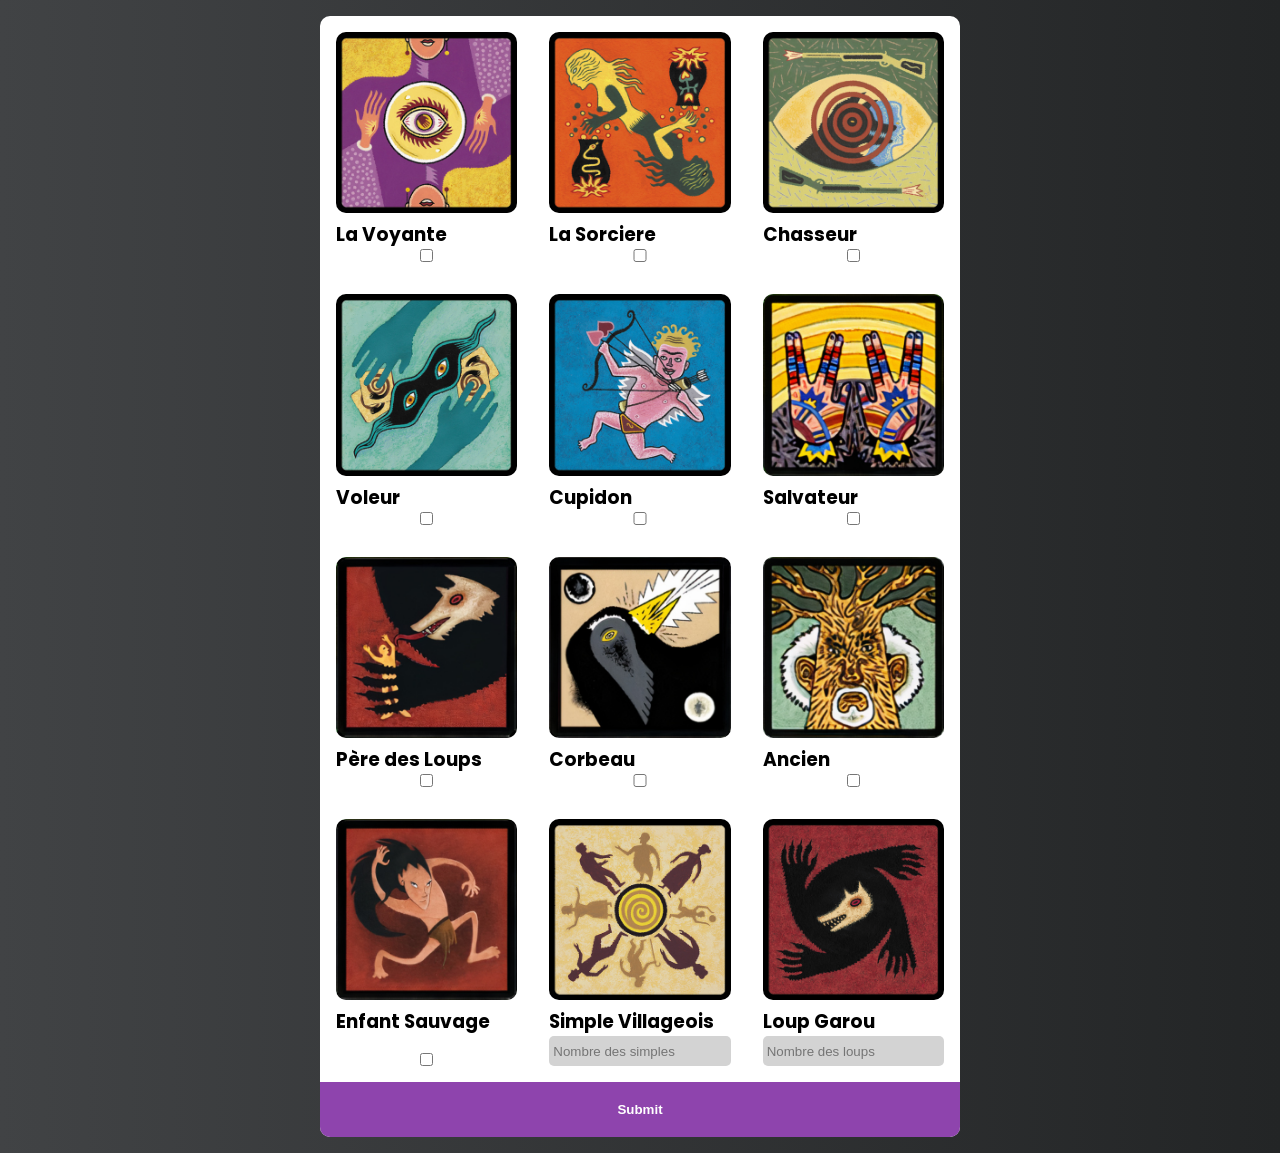
==== index.html @ 91659ef1 "huge update added roles and fixed many things" ====
<!DOCTYPE html>
<html lang="en">
  <head>
    <meta charset="UTF-8" />
    <meta http-equiv="X-UA-Compatible" content="IE=edge" />
    <meta name="viewport" content="width=device-width, initial-scale=1.0" />
    <link rel="manifest" href="manifest.json" />
    <title>Document</title>
    <link rel="stylesheet" href="styles.css" />
  </head>
  <body>
    <div class="options__card">
      <div class="options__roles">
        <form>
          <div class="grid">
            <div class="role">
              <label for="3">
                <img src="assets/role3.png" alt="" />
                <h3>La Voyante</h3>
              </label>
              <input type="checkbox" name="role3" value="3" id="3" />
            </div>
            <div class="role">
              <label for="4">
                <img src="assets/role4.png" alt="" />
                <h3>La Sorciere</h3>
              </label>
              <input type="checkbox" name="role4" value="4" id="4" />
            </div>
            <div class="role">
              <label for="5">
                <img src="assets/role5.png" alt="" />
                <h3>Chasseur</h3>
              </label>
              <input type="checkbox" name="role5" value="5" id="5" />
            </div>
            <div class="role">
              <label for="6">
                <img src="assets/role6.png" alt="" />
                <h3>Voleur</h3>
              </label>
              <input type="checkbox" name="role6" value="6" id="6" />
            </div>
            <div class="role">
              <label for="7">
                <img src="assets/role7.png" alt="" />
                <h3>Cupidon</h3>
              </label>
              <input type="checkbox" name="role7" value="7" id="7" />
            </div>
            <div class="role">
              <label for="8">
                <img src="assets/role8.png" alt="" />
                <h3>Salvateur</h3>
              </label>
              <input type="checkbox" name="role8" value="8" id="8" />
            </div>
            <div class="role">
              <label for="9">
                <img src="assets/role9.png" alt="" />
                <h3>Père des Loups</h3>
              </label>
              <input type="checkbox" name="role9" value="9" id="9" />
            </div>
            <div class="role">
              <label for="10">
                <img src="assets/role10.png" alt="" />
                <h3>Corbeau</h3>
              </label>
              <input type="checkbox" name="role10" value="10" id="10" />
            </div>
            <div class="role">
              <label for="11">
                <img src="assets/role11.png" alt="" />
                <h3>Ancien</h3>
              </label>
              <input type="checkbox" name="role11" value="11" id="11" />
            </div>
            <div class="role">
              <label for="12">
                <img src="assets/role12.png" alt="" />
                <h3>Enfant Sauvage</h3>
              </label>
              <input type="checkbox" name="role12" value="12" id="12" />
            </div>
            <div class="role">
              <label for="1">
                <img src="assets/role1.png" alt="" />
                <h3>Simple Villageois</h3>
              </label>
              <input
                type="number"
                min="1"
                autocomplete="off"
                required
                name="role1"
                id="1"
                placeholder="Nombre des simples"
                class="role-input-text"
              />
            </div>
            <div class="role">
              <label for="2">
                <img src="assets/role2.png" alt="" />
                <h3>Loup Garou</h3>
              </label>
              <input
                type="number"
                min="1"
                autocomplete="off"
                required
                name="role2"
                id="2"
                placeholder="Nombre des loups"
                class="role-input-text"
              />
            </div>
          </div>
          <input type="submit" class="btn" />
        </form>
      </div>
    </div>
    <div class="card d-none">
      <div class="card__img">
        <img src="assets/hidden.png" alt="your role is !" />
      </div>
      <div class="card__info">
        <span class="counter">Counter</span>
        <h2 class="card__info-name">Ton Rôle</h2>
        <p class="card__info-desc">une description de votre rôle</p>
      </div>
      <div class="buttons">
        <button class="role__btn">Get Role</button>
        <button class="hide__btn d-none">Hide</button>
      </div>
    </div>
    <div class="roles__card d-none">
      <h2>Les Rôles Utilisés :</h2>
      <ul class="roles__list"></ul>
    </div>
  </body>
  <script src="app.js"></script>
</html>
---- styles.css ----
@import url("https://fonts.googleapis.com/css2?family=Poppins:wght@400;700&display=swap");
/*                      globals                          */
*,
*::before,
*::after {
  margin: 0;
  padding: 0;
  box-sizing: border-box;
  list-style: none;
  text-decoration: none;
}

body {
  padding-block: 1em;
  height: 100%;
  background: #232526; /* fallback for old browsers */
  background: -webkit-linear-gradient(
    to right,
    #414345,
    #232526
  ); /* Chrome 10-25, Safari 5.1-6 */
  background: linear-gradient(
    to right,
    #414345,
    #232526
  ); /* W3C, IE 10+/ Edge, Firefox 16+, Chrome 26+, Opera 12+, Safari 7+ */

  display: flex;
  justify-content: center;
  align-items: center;
  font-family: "Poppins", sans-serif;
}
img {
  width: 100%;
}

/*                  card                 */

.card {
  text-align: center;
  background-color: white;
  width: 350px;
  display: flex;
  flex-direction: column;
  align-items: center;
  border-radius: 10px;
  overflow: hidden;
  box-shadow: 0 0 10px 5px rgba(0, 0, 0, 0.2);
}
.card__img {
  width: 100%;
}
.card__info {
  padding: 1em;
}
.role__btn {
  width: 100%;
  border: none;
  padding: 1.5em;
  background-color: #8e44ad;
  color: white;
  cursor: pointer;
  font-weight: 700;
  transition: all 200ms ease;
}

.role__btn:hover,
.role__btn:focus {
  background-color: #732d91;
  outline: none;
}
.btn {
  width: 100%;
  border: none;
  padding: 1.5em;
  background-color: #8e44ad;
  color: white;
  cursor: pointer;
  font-weight: 700;
  transition: all 200ms ease;
}
.btn:hover,
.btn:focus {
  background-color: #732d91;
  outline: none;
}
.hide__btn {
  width: 100%;
  padding: 1.5em;
  background-color: rgb(231, 231, 231);
  border: none;
  font-weight: 700;
  color: #8e44ad;
  cursor: pointer;
  transition: all 200ms ease;
}
.hide__btn:hover,
.hide__btn:focus {
  background-color: lightgray;
  outline: none;
}
.card__info-name {
  color: #8e44ad;
}
.buttons {
  width: 100%;
  display: flex;
}
.buttons > button {
  width: 100%;
}
/*                utilities                 */

.d-none {
  display: none;
}
.bg-change {
  background-color: #8e44ad;
}
/*                   options card                    */
.options__card {
  width: 50%;
  border-radius: 10px;
  overflow: hidden;
}
.grid {
  display: grid;
  grid-template-columns: repeat(3, 1fr);
}
.options__card {
  background-color: white;
}
.role {
  display: flex;
  flex-direction: column;
  justify-content: space-between;
  padding: 1em;
  transition: all 200ms ease;
}
.role img {
  border-radius: 10px;
}
.role-input-text {
  width: 100%;
  border: none;
  height: 30px;
  background-color: lightgray;
  padding: 0.3em;
  border-radius: 5px;
}
.role-input-text:focus {
  outline: none;
}
label {
  cursor: pointer;
}
/*                media                */

@media (max-width: 700px) {
  .grid {
    grid-template-columns: repeat(2, 1fr);
  }
  .options__card {
    width: 80%;
  }
}
/*                    rolesCard                      */

.roles__card {
  background-color: #ffffff;
  padding: 2em;
  border-radius: 10px;
  line-height: 1.7;
}
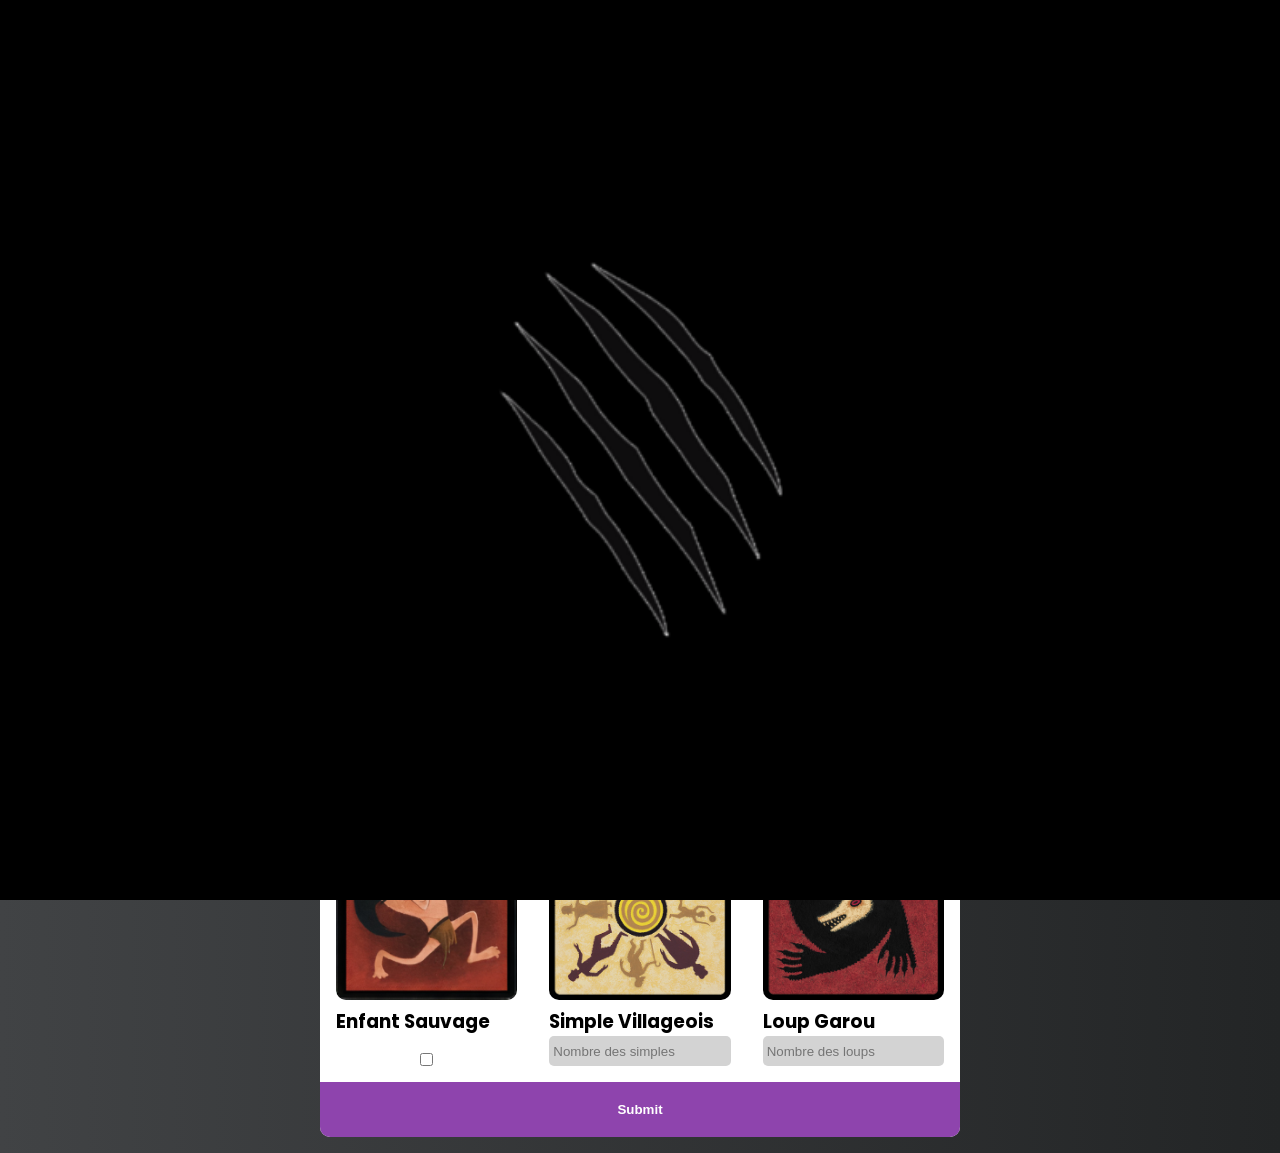
==== commit fef0501a: "updated" ====
--- a/index.html
+++ b/index.html
@@ -5,10 +5,19 @@
     <meta http-equiv="X-UA-Compatible" content="IE=edge" />
     <meta name="viewport" content="width=device-width, initial-scale=1.0" />
     <link rel="manifest" href="manifest.json" />
-    <title>Document</title>
+    <title>Loup Garou</title>
     <link rel="stylesheet" href="styles.css" />
+    <link
+      rel="shortcut icon"
+      type="image/png"
+      href="assets/icons/icon-48x48.png"
+    />
   </head>
   <body>
+    <div class="splash__intro">
+      <img src="assets/small-claw-scratch-pictures-7.png" alt="" />
+      <audio src="/assets/audio/Classic Wolf Howl Sound Effect.mp3"></audio>
+    </div>
     <div class="options__card">
       <div class="options__roles">
         <form>
--- a/styles.css
+++ b/styles.css
@@ -114,6 +114,9 @@
 .d-none {
   display: none;
 }
+.display-none {
+  opacity: 0 !important;
+}
 .bg-change {
   background-color: #8e44ad;
 }
@@ -139,6 +142,9 @@
 }
 .role img {
   border-radius: 10px;
+}
+.role input {
+  accent-color: #8e44ad;
 }
 .role-input-text {
   width: 100%;
@@ -154,6 +160,43 @@
 label {
   cursor: pointer;
 }
+
+/*                 splash                   */
+
+.splash__intro {
+  position: fixed;
+  opacity: 1;
+  display: flex;
+  align-items: center;
+  justify-content: center;
+  top: 0;
+  left: 0;
+  width: 100%;
+  height: 100vh;
+  background-color: black;
+  transition: all 1s ease-in;
+}
+.splash__intro img {
+  width: 40%;
+  animation: show 4s ease-in;
+}
+@keyframes show {
+  0% {
+    opacity: 0;
+  }
+  25% {
+    opacity: 1;
+  }
+  50% {
+    opacity: 1;
+  }
+  75% {
+    opacity: 1;
+  }
+  100% {
+    opacity: 0;
+  }
+}
 /*                media                */
 
 @media (max-width: 700px) {
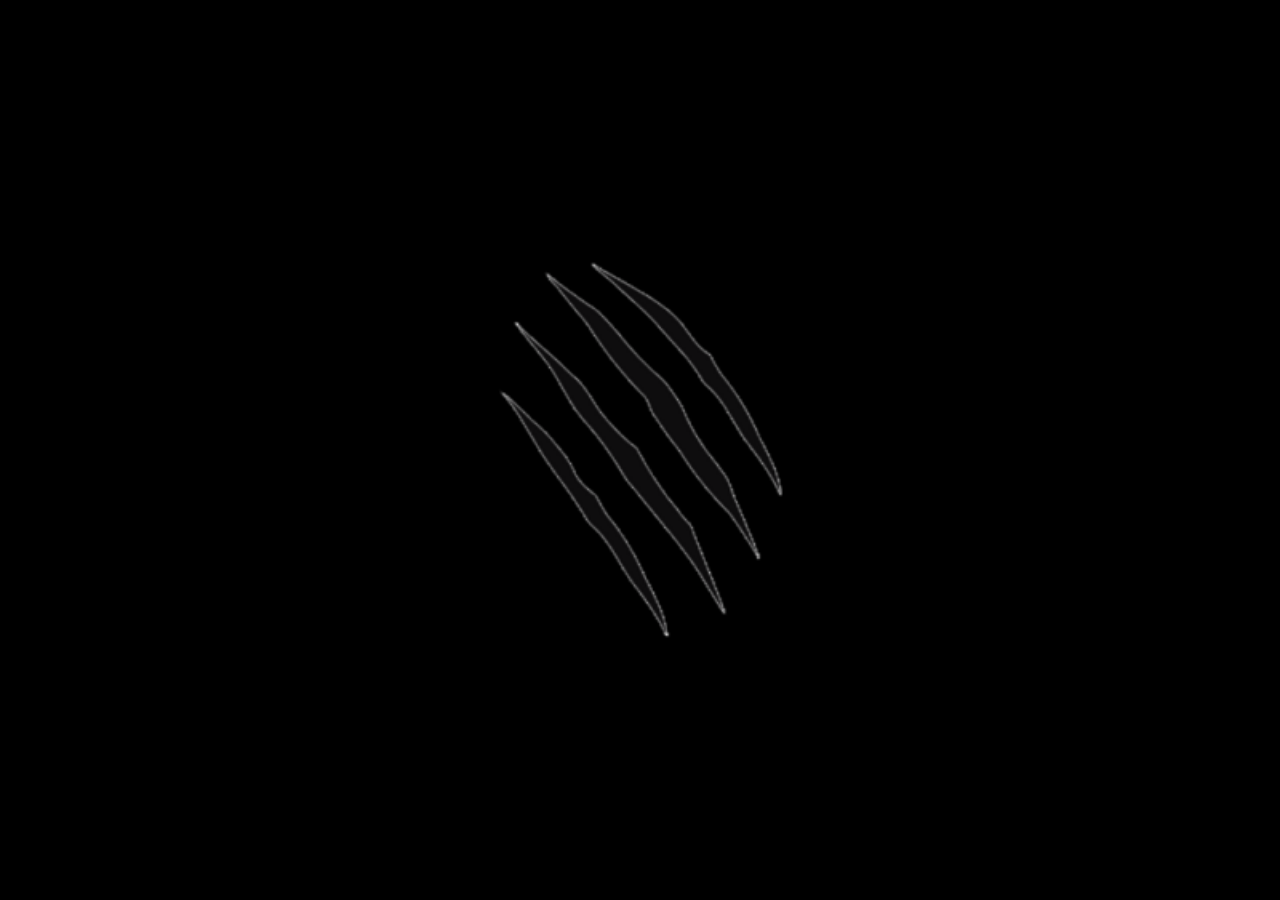
==== commit 095173f9: "small fix" ====
--- a/index.html
+++ b/index.html
@@ -18,7 +18,7 @@
       <img src="assets/small-claw-scratch-pictures-7.png" alt="" />
       <audio src="/assets/audio/Classic Wolf Howl Sound Effect.mp3"></audio>
     </div>
-    <div class="options__card">
+    <div class="options__card d-none">
       <div class="options__roles">
         <form>
           <div class="grid">
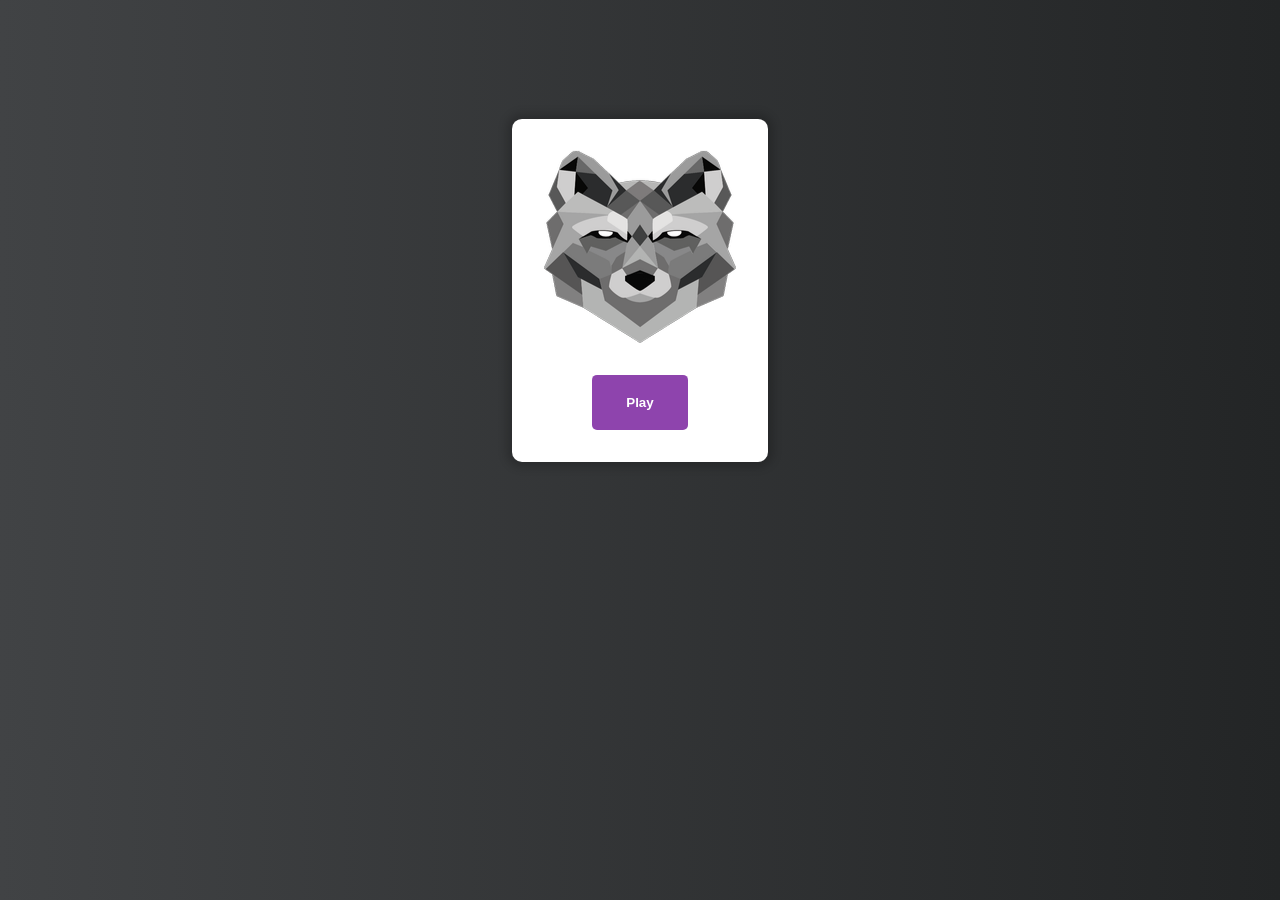
==== commit 9d13d113: "small update" ====
--- a/index.html
+++ b/index.html
@@ -14,9 +14,13 @@
     />
   </head>
   <body>
-    <div class="splash__intro">
+    <div class="play__intro">
+      <img src="assets/icons/icon-192x192.png" alt="" />
+      <button class="btn btn--play">Play</button>
+    </div>
+    <div class="splash__intro d-none">
       <img src="assets/small-claw-scratch-pictures-7.png" alt="" />
-      <audio src="/assets/audio/Classic Wolf Howl Sound Effect.mp3"></audio>
+      <audio src="/assets/audio/wolf__audio.m4a"></audio>
     </div>
     <div class="options__card d-none">
       <div class="options__roles">
--- a/styles.css
+++ b/styles.css
@@ -112,7 +112,7 @@
 /*                utilities                 */
 
 .d-none {
-  display: none;
+  display: none !important;
 }
 .display-none {
   opacity: 0 !important;
@@ -125,6 +125,7 @@
   width: 50%;
   border-radius: 10px;
   overflow: hidden;
+  box-shadow: 0 0 10px 5px rgba(0, 0, 0, 0.2);
 }
 .grid {
   display: grid;
@@ -161,6 +162,24 @@
   cursor: pointer;
 }
 
+/*                play             */
+
+.play__intro {
+  background-color: white;
+  padding: 2em;
+  transform: translateY(30%);
+  display: flex;
+  flex-direction: column;
+  align-items: center;
+  gap: 2em;
+  border-radius: 10px;
+  box-shadow: 0 0 10px 5px rgba(0, 0, 0, 0.2);
+}
+.btn--play {
+  border-radius: 5px;
+  width: 50%;
+}
+
 /*                 splash                   */
 
 .splash__intro {
@@ -214,4 +233,5 @@
   padding: 2em;
   border-radius: 10px;
   line-height: 1.7;
-}
+  box-shadow: 0 0 10px 5px rgba(0, 0, 0, 0.2);
+}
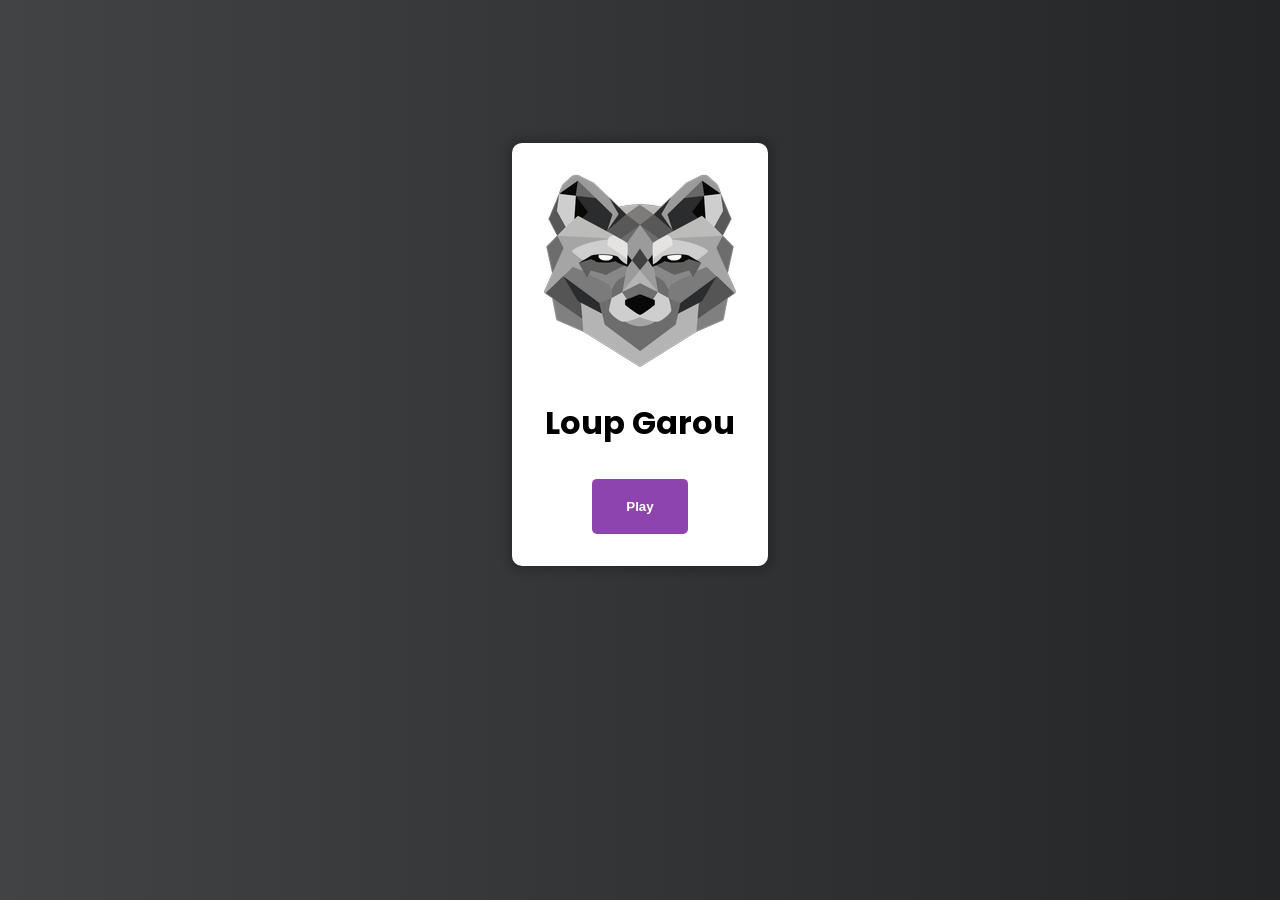
==== commit e78bb27c: "small update" ====
--- a/index.html
+++ b/index.html
@@ -16,6 +16,7 @@
   <body>
     <div class="play__intro">
       <img src="assets/icons/icon-192x192.png" alt="" />
+      <h1>Loup Garou</h1>
       <button class="btn btn--play">Play</button>
     </div>
     <div class="splash__intro d-none">
--- a/styles.css
+++ b/styles.css
@@ -229,9 +229,23 @@
 /*                    rolesCard                      */
 
 .roles__card {
+  width: min(600px, 80%);
   background-color: #ffffff;
-  padding: 2em;
+  padding-block: 2em;
+  padding-inline: 1em;
   border-radius: 10px;
   line-height: 1.7;
   box-shadow: 0 0 10px 5px rgba(0, 0, 0, 0.2);
 }
+.used__role {
+  background-color: lightgray;
+  padding: 1em;
+  border-radius: 10px;
+  margin-bottom: 1em;
+  display: flex;
+  justify-content: space-between;
+  align-items: center;
+}
+.used__role--img {
+  width: 30px;
+}
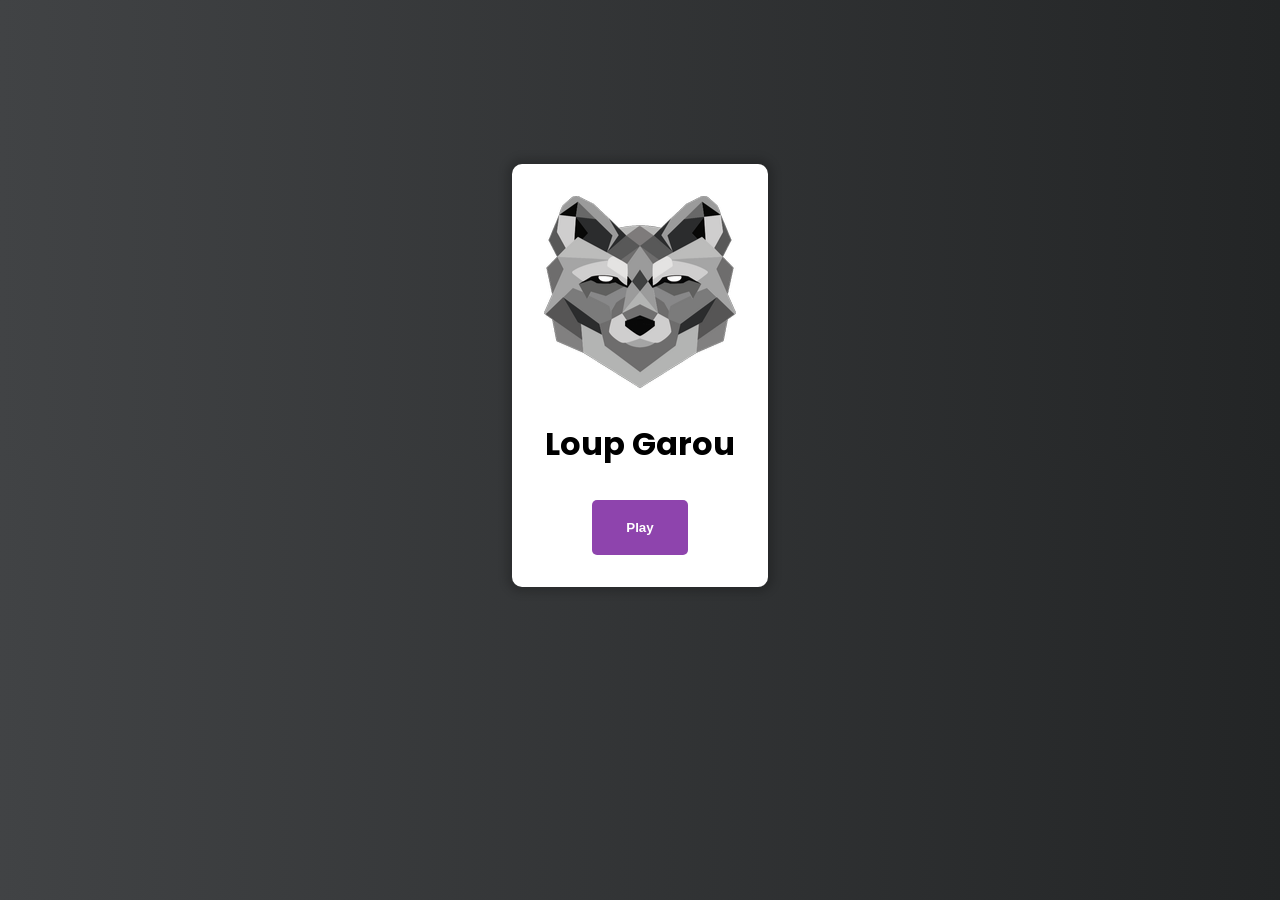
==== commit 080088ad: "small update" ====
--- a/index.html
+++ b/index.html
@@ -4,6 +4,8 @@
     <meta charset="UTF-8" />
     <meta http-equiv="X-UA-Compatible" content="IE=edge" />
     <meta name="viewport" content="width=device-width, initial-scale=1.0" />
+    <meta name="theme-color" content="#414345" />
+    <link rel="apple-touch-icon" href="assets/icons/icon-192x192.png" />
     <link rel="manifest" href="manifest.json" />
     <title>Loup Garou</title>
     <link rel="stylesheet" href="styles.css" />
--- a/styles.css
+++ b/styles.css
@@ -120,6 +120,10 @@
 .bg-change {
   background-color: #8e44ad;
 }
+.bg-red {
+  background-color: #d63031 !important;
+  color: #ffffff;
+}
 /*                   options card                    */
 .options__card {
   width: 50%;
@@ -167,7 +171,7 @@
 .play__intro {
   background-color: white;
   padding: 2em;
-  transform: translateY(30%);
+  transform: translateY(35%);
   display: flex;
   flex-direction: column;
   align-items: center;
